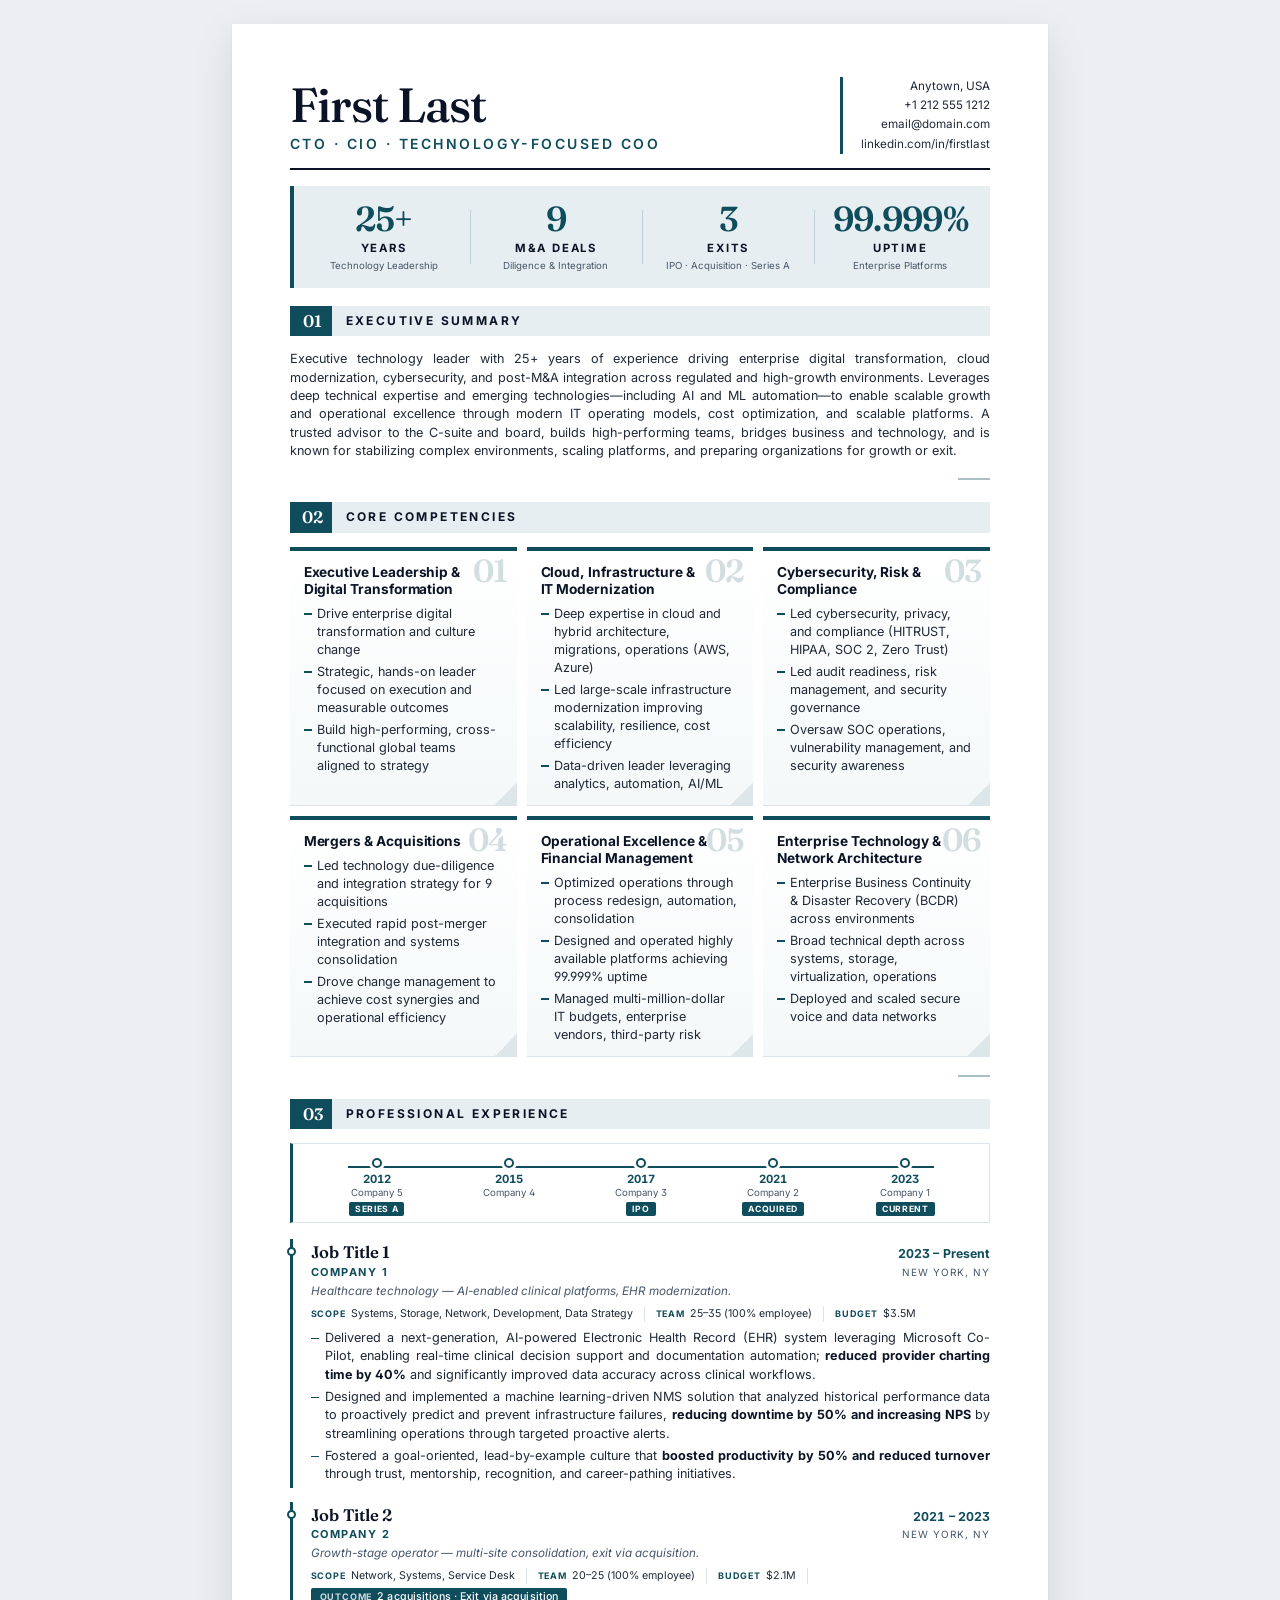
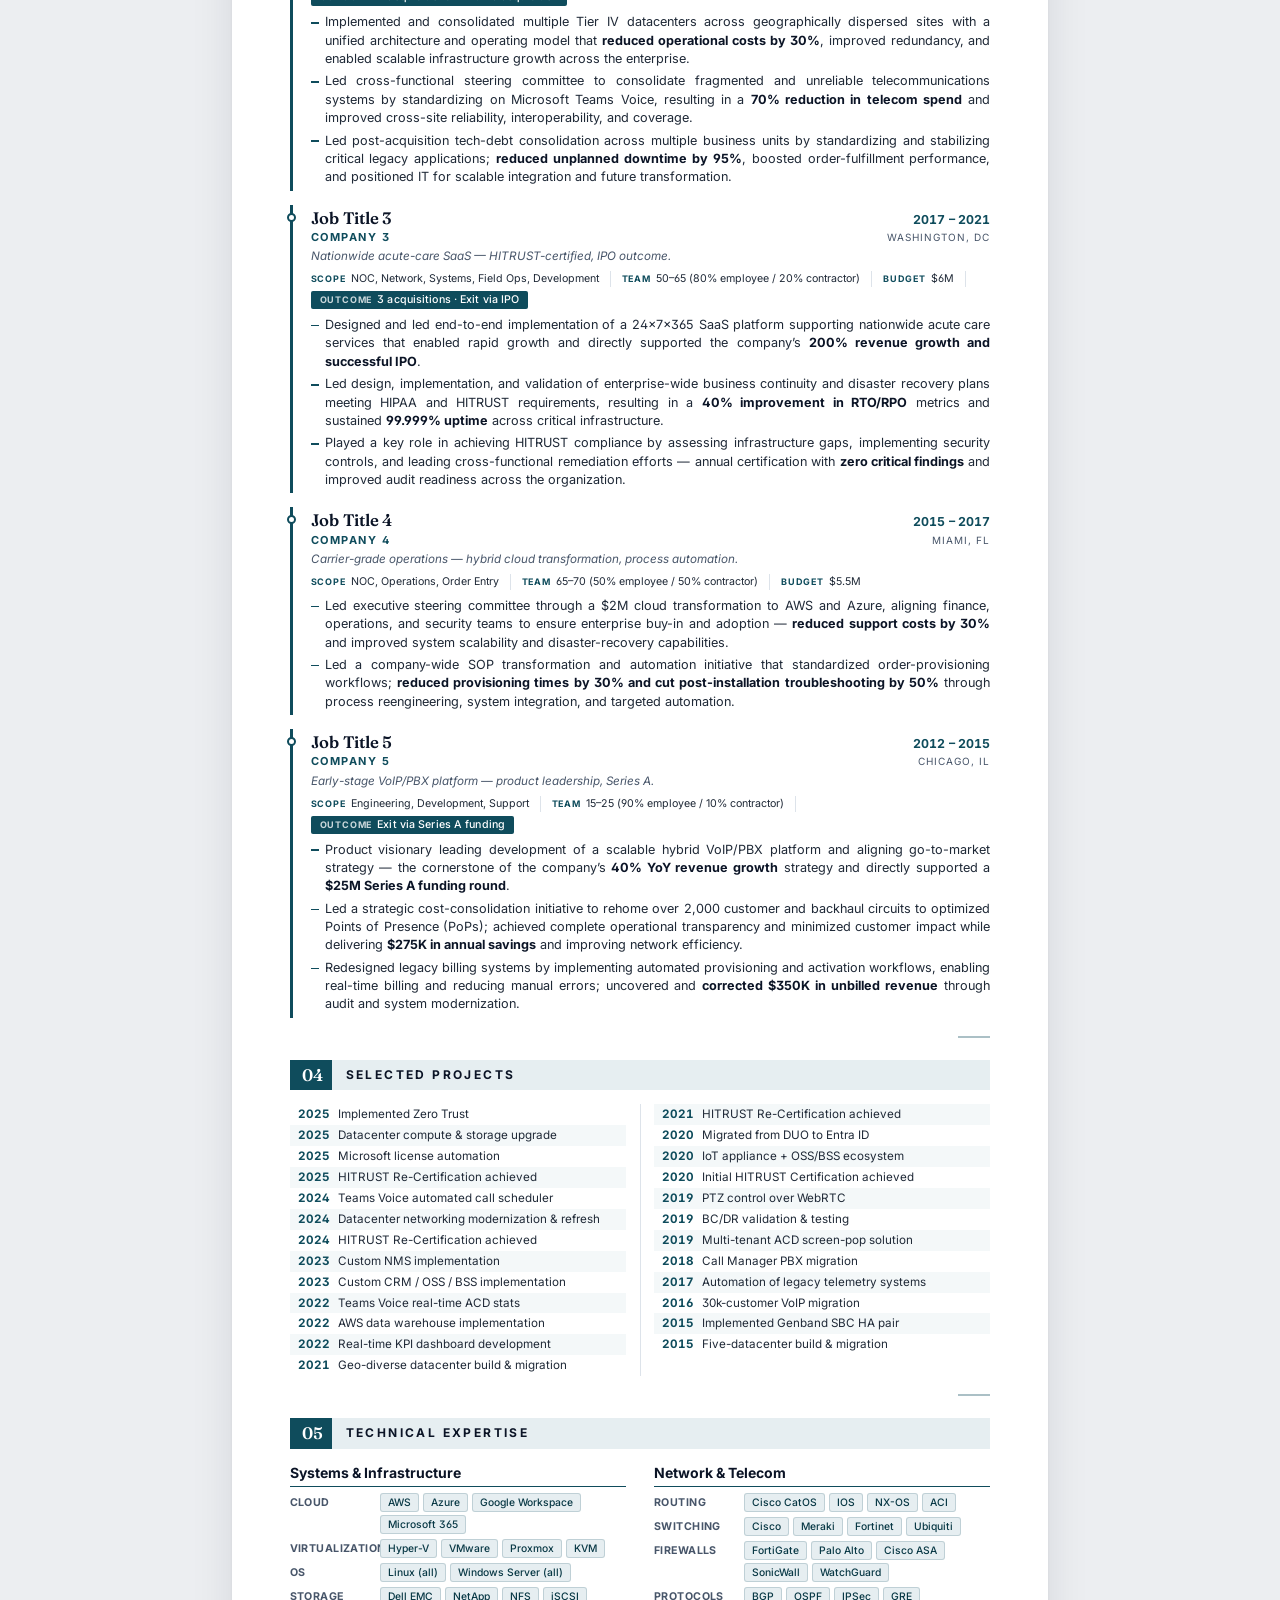
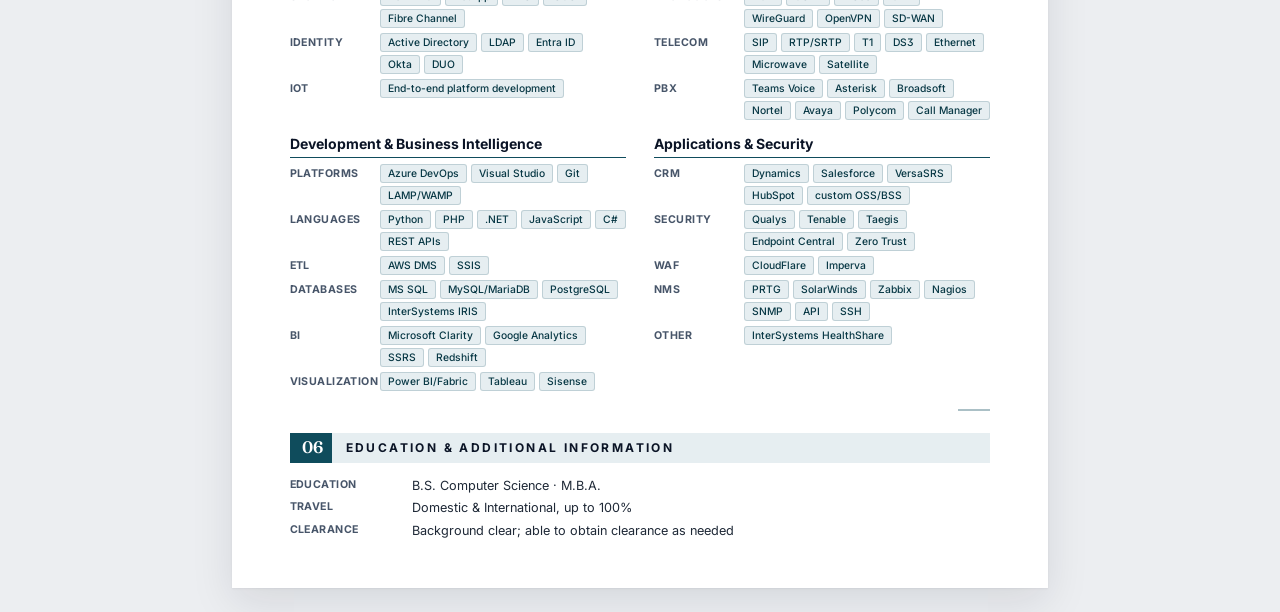
==== index.html @ 39e1e03b "Initial commit" ====
<!DOCTYPE html>
<html lang="en">
<head>
  <meta charset="UTF-8">
  <meta name="viewport" content="width=device-width, initial-scale=1">
  <title>First Last &mdash; Executive Resume</title>
  <link rel="stylesheet" href="styles.css">
</head>
<body>
  <main class="resume">

    <header class="hero">
      <div>
        <h1 class="name">First Last</h1>
        <p class="headline">CTO &middot; CIO &middot; Technology-Focused COO</p>
      </div>
      <address class="hero-contact">
        <span>Anytown, USA</span>
        <a href="tel:+12125551212">+1 212 555 1212</a>
        <a href="mailto:email@domain.com">email@domain.com</a>
        <a href="https://linkedin.com/in/firstlast">linkedin.com/in/firstlast</a>
      </address>
    </header>

    <aside class="highlights" aria-label="Career highlights">
      <div class="highlight">
        <span class="highlight-value">25+</span>
        <span class="highlight-label">Years</span>
        <span class="highlight-sub">Technology Leadership</span>
      </div>
      <div class="highlight">
        <span class="highlight-value">9</span>
        <span class="highlight-label">M&amp;A Deals</span>
        <span class="highlight-sub">Diligence &amp; Integration</span>
      </div>
      <div class="highlight">
        <span class="highlight-value">3</span>
        <span class="highlight-label">Exits</span>
        <span class="highlight-sub">IPO &middot; Acquisition &middot; Series A</span>
      </div>
      <div class="highlight">
        <span class="highlight-value">99.999%</span>
        <span class="highlight-label">Uptime</span>
        <span class="highlight-sub">Enterprise Platforms</span>
      </div>
    </aside>

    <section class="summary">
      <h2 class="section-title">Executive Summary</h2>
      <p>Executive technology leader with 25+ years of experience driving enterprise digital transformation, cloud modernization, cybersecurity, and post-M&amp;A integration across regulated and high-growth environments. Leverages deep technical expertise and emerging technologies&mdash;including AI and ML automation&mdash;to enable scalable growth and operational excellence through modern IT operating models, cost optimization, and scalable platforms. A trusted advisor to the C-suite and board, builds high-performing teams, bridges business and technology, and is known for stabilizing complex environments, scaling platforms, and preparing organizations for growth or exit.</p>
    </section>

    <section class="competencies">
      <h2 class="section-title">Core Competencies</h2>
      <div class="competency-grid">

        <article class="competency">
          <h3>Executive Leadership &amp; Digital Transformation</h3>
          <ul>
            <li>Drive enterprise digital transformation and culture change</li>
            <li>Strategic, hands-on leader focused on execution and measurable outcomes</li>
            <li>Build high-performing, cross-functional global teams aligned to strategy</li>
          </ul>
        </article>

        <article class="competency">
          <h3>Cloud, Infrastructure &amp; IT Modernization</h3>
          <ul>
            <li>Deep expertise in cloud and hybrid architecture, migrations, operations (AWS, Azure)</li>
            <li>Led large-scale infrastructure modernization improving scalability, resilience, cost efficiency</li>
            <li>Data-driven leader leveraging analytics, automation, AI/ML</li>
          </ul>
        </article>

        <article class="competency">
          <h3>Cybersecurity, Risk &amp; Compliance</h3>
          <ul>
            <li>Led cybersecurity, privacy, and compliance (HITRUST, HIPAA, SOC 2, Zero Trust)</li>
            <li>Led audit readiness, risk management, and security governance</li>
            <li>Oversaw SOC operations, vulnerability management, and security awareness</li>
          </ul>
        </article>

        <article class="competency">
          <h3>Mergers &amp; Acquisitions</h3>
          <ul>
            <li>Led technology due-diligence and integration strategy for 9 acquisitions</li>
            <li>Executed rapid post-merger integration and systems consolidation</li>
            <li>Drove change management to achieve cost synergies and operational efficiency</li>
          </ul>
        </article>

        <article class="competency">
          <h3>Operational Excellence &amp; Financial Management</h3>
          <ul>
            <li>Optimized operations through process redesign, automation, consolidation</li>
            <li>Designed and operated highly available platforms achieving 99.999% uptime</li>
            <li>Managed multi-million-dollar IT budgets, enterprise vendors, third-party risk</li>
          </ul>
        </article>

        <article class="competency">
          <h3>Enterprise Technology &amp; Network Architecture</h3>
          <ul>
            <li>Enterprise Business Continuity &amp; Disaster Recovery (BCDR) across environments</li>
            <li>Broad technical depth across systems, storage, virtualization, operations</li>
            <li>Deployed and scaled secure voice and data networks</li>
          </ul>
        </article>

      </div>
    </section>

    <section class="experience">
      <h2 class="section-title">Professional Experience</h2>

      <ol class="career-timeline" aria-label="Career timeline">
        <li>
          <span class="timeline-year">2012</span>
          <span class="timeline-label">Company 5</span>
          <span class="timeline-badge">Series A</span>
        </li>
        <li>
          <span class="timeline-year">2015</span>
          <span class="timeline-label">Company 4</span>
        </li>
        <li>
          <span class="timeline-year">2017</span>
          <span class="timeline-label">Company 3</span>
          <span class="timeline-badge">IPO</span>
        </li>
        <li>
          <span class="timeline-year">2021</span>
          <span class="timeline-label">Company 2</span>
          <span class="timeline-badge">Acquired</span>
        </li>
        <li>
          <span class="timeline-year">2023</span>
          <span class="timeline-label">Company 1</span>
          <span class="timeline-badge">Current</span>
        </li>
      </ol>

      <article class="role">
        <header class="role-header">
          <div>
            <h3 class="role-title">Job Title 1</h3>
            <p class="role-company">Company 1</p>
          </div>
          <div class="role-meta">
            <p class="role-dates">2023 &ndash; Present</p>
            <p class="role-location">New York, NY</p>
          </div>
        </header>
        <p class="role-context">Healthcare technology &mdash; AI-enabled clinical platforms, EHR modernization.</p>
        <ul class="role-stats">
          <li><span class="label">Scope</span> Systems, Storage, Network, Development, Data Strategy</li>
          <li><span class="label">Team</span> 25&ndash;35 (100% employee)</li>
          <li><span class="label">Budget</span> $3.5M</li>
        </ul>
        <ul class="achievements">
          <li>Delivered a next-generation, AI-powered Electronic Health Record (EHR) system leveraging Microsoft Co-Pilot, enabling real-time clinical decision support and documentation automation; <strong>reduced provider charting time by 40%</strong> and significantly improved data accuracy across clinical workflows.</li>
          <li>Designed and implemented a machine learning-driven NMS solution that analyzed historical performance data to proactively predict and prevent infrastructure failures, <strong>reducing downtime by 50% and increasing NPS</strong> by streamlining operations through targeted proactive alerts.</li>
          <li>Fostered a goal-oriented, lead-by-example culture that <strong>boosted productivity by 50% and reduced turnover</strong> through trust, mentorship, recognition, and career-pathing initiatives.</li>
        </ul>
      </article>

      <article class="role">
        <header class="role-header">
          <div>
            <h3 class="role-title">Job Title 2</h3>
            <p class="role-company">Company 2</p>
          </div>
          <div class="role-meta">
            <p class="role-dates">2021 &ndash; 2023</p>
            <p class="role-location">New York, NY</p>
          </div>
        </header>
        <p class="role-context">Growth-stage operator &mdash; multi-site consolidation, exit via acquisition.</p>
        <ul class="role-stats">
          <li><span class="label">Scope</span> Network, Systems, Service Desk</li>
          <li><span class="label">Team</span> 20&ndash;25 (100% employee)</li>
          <li><span class="label">Budget</span> $2.1M</li>
          <li class="outcome"><span class="label">Outcome</span> 2 acquisitions &middot; Exit via acquisition</li>
        </ul>
        <ul class="achievements">
          <li>Implemented and consolidated multiple Tier IV datacenters across geographically dispersed sites with a unified architecture and operating model that <strong>reduced operational costs by 30%</strong>, improved redundancy, and enabled scalable infrastructure growth across the enterprise.</li>
          <li>Led cross-functional steering committee to consolidate fragmented and unreliable telecommunications systems by standardizing on Microsoft Teams Voice, resulting in a <strong>70% reduction in telecom spend</strong> and improved cross-site reliability, interoperability, and coverage.</li>
          <li>Led post-acquisition tech-debt consolidation across multiple business units by standardizing and stabilizing critical legacy applications; <strong>reduced unplanned downtime by 95%</strong>, boosted order-fulfillment performance, and positioned IT for scalable integration and future transformation.</li>
        </ul>
      </article>

      <article class="role">
        <header class="role-header">
          <div>
            <h3 class="role-title">Job Title 3</h3>
            <p class="role-company">Company 3</p>
          </div>
          <div class="role-meta">
            <p class="role-dates">2017 &ndash; 2021</p>
            <p class="role-location">Washington, DC</p>
          </div>
        </header>
        <p class="role-context">Nationwide acute-care SaaS &mdash; HITRUST-certified, IPO outcome.</p>
        <ul class="role-stats">
          <li><span class="label">Scope</span> NOC, Network, Systems, Field Ops, Development</li>
          <li><span class="label">Team</span> 50&ndash;65 (80% employee / 20% contractor)</li>
          <li><span class="label">Budget</span> $6M</li>
          <li class="outcome"><span class="label">Outcome</span> 3 acquisitions &middot; Exit via IPO</li>
        </ul>
        <ul class="achievements">
          <li>Designed and led end-to-end implementation of a 24&times;7&times;365 SaaS platform supporting nationwide acute care services that enabled rapid growth and directly supported the company&rsquo;s <strong>200% revenue growth and successful IPO</strong>.</li>
          <li>Led design, implementation, and validation of enterprise-wide business continuity and disaster recovery plans meeting HIPAA and HITRUST requirements, resulting in a <strong>40% improvement in RTO/RPO</strong> metrics and sustained <strong>99.999% uptime</strong> across critical infrastructure.</li>
          <li>Played a key role in achieving HITRUST compliance by assessing infrastructure gaps, implementing security controls, and leading cross-functional remediation efforts &mdash; annual certification with <strong>zero critical findings</strong> and improved audit readiness across the organization.</li>
        </ul>
      </article>

      <article class="role">
        <header class="role-header">
          <div>
            <h3 class="role-title">Job Title 4</h3>
            <p class="role-company">Company 4</p>
          </div>
          <div class="role-meta">
            <p class="role-dates">2015 &ndash; 2017</p>
            <p class="role-location">Miami, FL</p>
          </div>
        </header>
        <p class="role-context">Carrier-grade operations &mdash; hybrid cloud transformation, process automation.</p>
        <ul class="role-stats">
          <li><span class="label">Scope</span> NOC, Operations, Order Entry</li>
          <li><span class="label">Team</span> 65&ndash;70 (50% employee / 50% contractor)</li>
          <li><span class="label">Budget</span> $5.5M</li>
        </ul>
        <ul class="achievements">
          <li>Led executive steering committee through a $2M cloud transformation to AWS and Azure, aligning finance, operations, and security teams to ensure enterprise buy-in and adoption &mdash; <strong>reduced support costs by 30%</strong> and improved system scalability and disaster-recovery capabilities.</li>
          <li>Led a company-wide SOP transformation and automation initiative that standardized order-provisioning workflows; <strong>reduced provisioning times by 30% and cut post-installation troubleshooting by 50%</strong> through process reengineering, system integration, and targeted automation.</li>
        </ul>
      </article>

      <article class="role">
        <header class="role-header">
          <div>
            <h3 class="role-title">Job Title 5</h3>
            <p class="role-company">Company 5</p>
          </div>
          <div class="role-meta">
            <p class="role-dates">2012 &ndash; 2015</p>
            <p class="role-location">Chicago, IL</p>
          </div>
        </header>
        <p class="role-context">Early-stage VoIP/PBX platform &mdash; product leadership, Series A.</p>
        <ul class="role-stats">
          <li><span class="label">Scope</span> Engineering, Development, Support</li>
          <li><span class="label">Team</span> 15&ndash;25 (90% employee / 10% contractor)</li>
          <li class="outcome"><span class="label">Outcome</span> Exit via Series A funding</li>
        </ul>
        <ul class="achievements">
          <li>Product visionary leading development of a scalable hybrid VoIP/PBX platform and aligning go-to-market strategy &mdash; the cornerstone of the company&rsquo;s <strong>40% YoY revenue growth</strong> strategy and directly supported a <strong>$25M Series A funding round</strong>.</li>
          <li>Led a strategic cost-consolidation initiative to rehome over 2,000 customer and backhaul circuits to optimized Points of Presence (PoPs); achieved complete operational transparency and minimized customer impact while delivering <strong>$275K in annual savings</strong> and improving network efficiency.</li>
          <li>Redesigned legacy billing systems by implementing automated provisioning and activation workflows, enabling real-time billing and reducing manual errors; uncovered and <strong>corrected $350K in unbilled revenue</strong> through audit and system modernization.</li>
        </ul>
      </article>

    </section>

    <section class="projects">
      <h2 class="section-title">Selected Projects</h2>
      <ul class="project-list">
        <li><span class="project-year">2025</span>Implemented Zero Trust</li>
        <li><span class="project-year">2025</span>Datacenter compute &amp; storage upgrade</li>
        <li><span class="project-year">2025</span>Microsoft license automation</li>
        <li><span class="project-year">2025</span>HITRUST Re-Certification achieved</li>
        <li><span class="project-year">2024</span>Teams Voice automated call scheduler</li>
        <li><span class="project-year">2024</span>Datacenter networking modernization &amp; refresh</li>
        <li><span class="project-year">2024</span>HITRUST Re-Certification achieved</li>
        <li><span class="project-year">2023</span>Custom NMS implementation</li>
        <li><span class="project-year">2023</span>Custom CRM / OSS / BSS implementation</li>
        <li><span class="project-year">2022</span>Teams Voice real-time ACD stats</li>
        <li><span class="project-year">2022</span>AWS data warehouse implementation</li>
        <li><span class="project-year">2022</span>Real-time KPI dashboard development</li>
        <li><span class="project-year">2021</span>Geo-diverse datacenter build &amp; migration</li>
        <li><span class="project-year">2021</span>HITRUST Re-Certification achieved</li>
        <li><span class="project-year">2020</span>Migrated from DUO to Entra ID</li>
        <li><span class="project-year">2020</span>IoT appliance + OSS/BSS ecosystem</li>
        <li><span class="project-year">2020</span>Initial HITRUST Certification achieved</li>
        <li><span class="project-year">2019</span>PTZ control over WebRTC</li>
        <li><span class="project-year">2019</span>BC/DR validation &amp; testing</li>
        <li><span class="project-year">2019</span>Multi-tenant ACD screen-pop solution</li>
        <li><span class="project-year">2018</span>Call Manager PBX migration</li>
        <li><span class="project-year">2017</span>Automation of legacy telemetry systems</li>
        <li><span class="project-year">2016</span>30k-customer VoIP migration</li>
        <li><span class="project-year">2015</span>Implemented Genband SBC HA pair</li>
        <li><span class="project-year">2015</span>Five-datacenter build &amp; migration</li>
      </ul>
    </section>

    <section class="technical">
      <h2 class="section-title">Technical Expertise</h2>
      <div class="technical-grid">

        <div class="tech-group">
          <h3 class="tech-cat">Systems &amp; Infrastructure</h3>
          <dl class="tech-list">
            <dt>Cloud</dt>
            <dd><ul class="tech-tags"><li>AWS</li><li>Azure</li><li>Google Workspace</li><li>Microsoft 365</li></ul></dd>
            <dt>Virtualization</dt>
            <dd><ul class="tech-tags"><li>Hyper-V</li><li>VMware</li><li>Proxmox</li><li>KVM</li></ul></dd>
            <dt>OS</dt>
            <dd><ul class="tech-tags"><li>Linux (all)</li><li>Windows Server (all)</li></ul></dd>
            <dt>Storage</dt>
            <dd><ul class="tech-tags"><li>Dell EMC</li><li>NetApp</li><li>NFS</li><li>iSCSI</li><li>Fibre Channel</li></ul></dd>
            <dt>Identity</dt>
            <dd><ul class="tech-tags"><li>Active Directory</li><li>LDAP</li><li>Entra ID</li><li>Okta</li><li>DUO</li></ul></dd>
            <dt>IoT</dt>
            <dd><ul class="tech-tags"><li>End-to-end platform development</li></ul></dd>
          </dl>
        </div>

        <div class="tech-group">
          <h3 class="tech-cat">Network &amp; Telecom</h3>
          <dl class="tech-list">
            <dt>Routing</dt>
            <dd><ul class="tech-tags"><li>Cisco CatOS</li><li>IOS</li><li>NX-OS</li><li>ACI</li></ul></dd>
            <dt>Switching</dt>
            <dd><ul class="tech-tags"><li>Cisco</li><li>Meraki</li><li>Fortinet</li><li>Ubiquiti</li></ul></dd>
            <dt>Firewalls</dt>
            <dd><ul class="tech-tags"><li>FortiGate</li><li>Palo Alto</li><li>Cisco ASA</li><li>SonicWall</li><li>WatchGuard</li></ul></dd>
            <dt>Protocols</dt>
            <dd><ul class="tech-tags"><li>BGP</li><li>OSPF</li><li>IPSec</li><li>GRE</li><li>WireGuard</li><li>OpenVPN</li><li>SD-WAN</li></ul></dd>
            <dt>Telecom</dt>
            <dd><ul class="tech-tags"><li>SIP</li><li>RTP/SRTP</li><li>T1</li><li>DS3</li><li>Ethernet</li><li>Microwave</li><li>Satellite</li></ul></dd>
            <dt>PBX</dt>
            <dd><ul class="tech-tags"><li>Teams Voice</li><li>Asterisk</li><li>Broadsoft</li><li>Nortel</li><li>Avaya</li><li>Polycom</li><li>Call Manager</li></ul></dd>
          </dl>
        </div>

        <div class="tech-group">
          <h3 class="tech-cat">Development &amp; Business Intelligence</h3>
          <dl class="tech-list">
            <dt>Platforms</dt>
            <dd><ul class="tech-tags"><li>Azure DevOps</li><li>Visual Studio</li><li>Git</li><li>LAMP/WAMP</li></ul></dd>
            <dt>Languages</dt>
            <dd><ul class="tech-tags"><li>Python</li><li>PHP</li><li>.NET</li><li>JavaScript</li><li>C#</li><li>REST APIs</li></ul></dd>
            <dt>ETL</dt>
            <dd><ul class="tech-tags"><li>AWS DMS</li><li>SSIS</li></ul></dd>
            <dt>Databases</dt>
            <dd><ul class="tech-tags"><li>MS SQL</li><li>MySQL/MariaDB</li><li>PostgreSQL</li><li>InterSystems IRIS</li></ul></dd>
            <dt>BI</dt>
            <dd><ul class="tech-tags"><li>Microsoft Clarity</li><li>Google Analytics</li><li>SSRS</li><li>Redshift</li></ul></dd>
            <dt>Visualization</dt>
            <dd><ul class="tech-tags"><li>Power BI/Fabric</li><li>Tableau</li><li>Sisense</li></ul></dd>
          </dl>
        </div>

        <div class="tech-group">
          <h3 class="tech-cat">Applications &amp; Security</h3>
          <dl class="tech-list">
            <dt>CRM</dt>
            <dd><ul class="tech-tags"><li>Dynamics</li><li>Salesforce</li><li>VersaSRS</li><li>HubSpot</li><li>custom OSS/BSS</li></ul></dd>
            <dt>Security</dt>
            <dd><ul class="tech-tags"><li>Qualys</li><li>Tenable</li><li>Taegis</li><li>Endpoint Central</li><li>Zero Trust</li></ul></dd>
            <dt>WAF</dt>
            <dd><ul class="tech-tags"><li>CloudFlare</li><li>Imperva</li></ul></dd>
            <dt>NMS</dt>
            <dd><ul class="tech-tags"><li>PRTG</li><li>SolarWinds</li><li>Zabbix</li><li>Nagios</li><li>SNMP</li><li>API</li><li>SSH</li></ul></dd>
            <dt>Other</dt>
            <dd><ul class="tech-tags"><li>InterSystems HealthShare</li></ul></dd>
          </dl>
        </div>

      </div>
    </section>

    <section class="additional">
      <h2 class="section-title">Education &amp; Additional Information</h2>
      <dl class="meta-list">
        <dt>Education</dt><dd>B.S. Computer Science &middot; M.B.A.</dd>
        <dt>Travel</dt><dd>Domestic &amp; International, up to 100%</dd>
        <dt>Clearance</dt><dd>Background clear; able to obtain clearance as needed</dd>
      </dl>
    </section>

  </main>
</body>
</html>
---- styles.css ----
/* ==========================================================================
   EXECUTIVE RESUME — Visual + ATS-Optimized Stylesheet  (v2)
   --------------------------------------------------------------------------
   Design intent:
     - Reads like a Korn Ferry / Heidrick executive bio: refined serif name,
       Inter body, deep-teal accent, hairline rules, generous typographic
       contrast within tight vertical rhythm.
     - Marketing-brochure visual moments: Career Highlights metric band,
       numbered section markers, executive career timeline, technology
       tag-pills, alternating project row tints.

   ATS strategy:
     - Single-column source order; multi-column visual via CSS Grid only.
     - Semantic <h1>/<h2>/<h3>, <ul>/<li>, <dl>/<dt>/<dd> throughout.
     - No <img>, no icon fonts, no <table> for layout.
     - Bullets rendered via ::before so parsers still see <li>.
     - Section numbers are CSS counters in ::before — parsers never see them.
     - Tech "pills" are real <li> elements — each tool is a discrete item
       that ATS can extract individually.
     - Career timeline uses semantic <ol> with role="list" — list items are
       readable; the connecting bar/dots are pure CSS decoration.

   Print:
     - Letter size, 0.5" margins, page-break protections on roles + titles.
     - print-color-adjust: exact ensures accent tints render in PDFs.

   Portability:
     - Headless Chromium (Puppeteer / Playwright) honors all of this as-is.
     - WeasyPrint / wkhtmltopdf: self-host Inter + Fraunces (drop @import,
       add @font-face with local woff2 files) to avoid network at render.
   ========================================================================== */

@import url('https://fonts.googleapis.com/css2?family=Fraunces:opsz,wght@9..144,400;9..144,500;9..144,600;9..144,700&family=Inter:wght@400;500;600;700&display=swap');

*, *::before, *::after { box-sizing: border-box; }

:root {
  /* ----- Palette --------------------------------------------------------- */
  --ink:           #0B1426;   /* primary text, name, role titles            */
  --body:          #1F2937;   /* body copy                                  */
  --mute:          #475569;   /* meta, location, context                    */
  --faint:         #94A3B8;   /* separators, tertiary                       */
  --accent:        #0F4C5C;   /* deep teal — companies, year tags, rules    */
  --accent-deep:   #083845;   /* slightly deeper for hover / emphasis       */
  --accent-soft:   #E6EEF1;   /* tinted backgrounds                         */
  --accent-pale:   #F4F8F9;   /* alternating row tint                       */
  --rule:          #DDE3EA;
  --rule-strong:   #0B1426;
  --paper:         #FFFFFF;
  --app-bg:        #ECEEF1;

  /* ----- Typography ------------------------------------------------------ */
  --font-display:  'Fraunces', 'Source Serif 4', Georgia, 'Times New Roman', serif;
  --font-body:     'Inter', -apple-system, BlinkMacSystemFont, 'Segoe UI', Roboto, 'Helvetica Neue', Arial, sans-serif;

  /* ----- Type scale ------------------------------------------------------ */
  --fs-name:       36pt;
  --fs-headline:   10.5pt;
  --fs-section:    9pt;
  --fs-sect-num:   11pt;
  --fs-h3:         10.5pt;
  --fs-body:       9.5pt;
  --fs-meta:       8.75pt;
  --fs-small:      8pt;
  --fs-micro:      7.25pt;
  --fs-highlight:  26pt;
}

html, body {
  margin: 0;
  padding: 0;
  background: var(--app-bg);
  color: var(--body);
  font-family: var(--font-body);
  font-size: var(--fs-body);
  line-height: 1.45;
  font-feature-settings: 'kern', 'liga', 'calt', 'ss01';
  -webkit-font-smoothing: antialiased;
  text-rendering: optimizeLegibility;
}

/* Force accent fills/tints to render in printed PDFs */
.highlight, .tech-tags li, .role-stats .label,
.competency h3, .tech-cat, .career-timeline,
.summary-band, .project-list li:nth-child(even),
.timeline-badge {
  -webkit-print-color-adjust: exact;
  print-color-adjust: exact;
}

/* --------------------------------------------------------------------------
   Paper frame (visible on screen; flattened in print)
   -------------------------------------------------------------------------- */
.resume {
  max-width: 8.5in;
  margin: 24px auto;
  padding: 0.55in 0.6in 0.5in;
  background: var(--paper);
  box-shadow:
    0 1px 2px rgba(15, 23, 42, 0.06),
    0 14px 40px rgba(15, 23, 42, 0.10);
  counter-reset: section;   /* drives 01 / 02 / 03 ... section numbers */
}

/* --------------------------------------------------------------------------
   HEADER
   -------------------------------------------------------------------------- */
.hero {
  display: grid;
  grid-template-columns: 1fr auto;
  gap: 28px;
  align-items: end;
  padding-bottom: 14px;
  margin-bottom: 16px;
  border-bottom: 2px solid var(--rule-strong);
}

.name {
  font-family: var(--font-display);
  font-weight: 500;
  font-size: var(--fs-name);
  line-height: 0.95;
  letter-spacing: -0.02em;
  color: var(--ink);
  margin: 0 0 6px;
}

.headline {
  font-size: var(--fs-headline);
  font-weight: 600;
  letter-spacing: 0.18em;
  text-transform: uppercase;
  color: var(--accent);
  margin: 0;
}

.hero-contact {
  font-style: normal;
  font-size: var(--fs-meta);
  color: var(--mute);
  text-align: right;
  line-height: 1.65;
  padding-left: 18px;
  border-left: 3px solid var(--accent);
}

.hero-contact > * {
  display: block;
  color: var(--body);
  text-decoration: none;
}

.hero-contact a:hover { color: var(--accent); }

/* --------------------------------------------------------------------------
   CAREER HIGHLIGHTS — marketing-brochure metric band
   -------------------------------------------------------------------------- */
.highlights {
  display: grid;
  grid-template-columns: repeat(4, 1fr);
  gap: 0;
  margin: 0 0 18px;
  padding: 16px 4px;
  background: var(--accent-soft);
  border-left: 4px solid var(--accent);
}

.highlight {
  text-align: center;
  padding: 0 14px;
  position: relative;
}

.highlight + .highlight::before {
  content: '';
  position: absolute;
  left: 0;
  top: 12%;
  bottom: 12%;
  width: 1px;
  background: rgba(15, 76, 92, 0.18);
}

.highlight-value {
  display: block;
  font-family: var(--font-display);
  font-size: var(--fs-highlight);
  font-weight: 600;
  line-height: 1;
  color: var(--accent);
  letter-spacing: -0.02em;
  margin: 0 0 4px;
  font-variant-numeric: tabular-nums;
}

.highlight-label {
  display: block;
  font-size: 8.5pt;
  font-weight: 700;
  text-transform: uppercase;
  letter-spacing: 0.16em;
  color: var(--ink);
  margin: 0 0 2px;
}

.highlight-sub {
  display: block;
  font-size: var(--fs-micro);
  color: var(--mute);
  line-height: 1.35;
}

/* --------------------------------------------------------------------------
   SECTIONS — shared
   --------------------------------------------------------------------------
   Each section opens with a header band: a filled deep-teal tile holding
   the numeral, a soft-tinted bar carrying the title, and a 4px accent
   left rule. Sections are visually distinct blocks separated by generous
   whitespace and an optional hairline divider between them.
   -------------------------------------------------------------------------- */
section {
  margin: 0 0 22px;
  position: relative;
}

section:last-child { margin-bottom: 0; }

/* Optional hairline divider between sections — a small accent dash at right */
section:not(:last-child)::after {
  content: '';
  display: block;
  width: 32px;
  height: 2px;
  background: var(--accent);
  margin: 18px 0 0 auto;
  opacity: 0.35;
}

.section-title {
  position: relative;
  margin: 0 0 14px;
  padding: 8px 16px 8px 52px;
  background: var(--accent-soft);
  border-left: 4px solid var(--accent);
  border-bottom: none;
  font-size: var(--fs-section);
  font-weight: 700;
  letter-spacing: 0.2em;
  text-transform: uppercase;
  color: var(--ink);
  line-height: 1.2;
  -webkit-print-color-adjust: exact;
  print-color-adjust: exact;
}

/* Filled accent numeral tile, anchored to the left of the title band */
.section-title::before {
  counter-increment: section;
  content: counter(section, decimal-leading-zero);
  position: absolute;
  left: 0;
  top: 0;
  bottom: 0;
  width: 38px;
  display: flex;
  align-items: center;
  justify-content: center;
  background: var(--accent);
  color: var(--paper);
  font-family: var(--font-display);
  font-weight: 600;
  font-size: 12.5pt;
  letter-spacing: 0;
  text-transform: none;
  line-height: 1;
  -webkit-print-color-adjust: exact;
  print-color-adjust: exact;
}

p { margin: 0 0 8px; }
ul { list-style: none; margin: 0; padding: 0; }

/* --------------------------------------------------------------------------
   EXECUTIVE SUMMARY
   -------------------------------------------------------------------------- */
.summary p {
  margin: 0;
  text-align: justify;
  hyphens: auto;
  color: var(--body);
}

/* --------------------------------------------------------------------------
   CORE COMPETENCIES — editorial capability tiles
   --------------------------------------------------------------------------
   Each card: subtle top-to-bottom tint gradient, 4px deep-teal top bar,
   large faded numeral in the corner (CSS counter), refined dash bullets.
   No icons, no images — all decoration via CSS so ATS only ever reads
   the <h3> title and the <ul><li> bullets.
   -------------------------------------------------------------------------- */
.competency-grid {
  display: grid;
  grid-template-columns: repeat(3, 1fr);
  gap: 10px;
  counter-reset: competency;
}

.competency {
  position: relative;
  padding: 13px 14px 12px;
  background:
    linear-gradient(180deg, var(--paper) 0%, var(--accent-pale) 100%);
  border-top: 4px solid var(--accent);
  border-bottom: 1px solid var(--rule);
  break-inside: avoid;
  overflow: hidden;
  -webkit-print-color-adjust: exact;
  print-color-adjust: exact;
}

/* Large faded numeral, top-right — decorative editorial flourish */
.competency::before {
  counter-increment: competency;
  content: counter(competency, decimal-leading-zero);
  position: absolute;
  top: 4px;
  right: 10px;
  font-family: var(--font-display);
  font-weight: 600;
  font-size: 24pt;
  color: var(--accent);
  opacity: 0.18;
  line-height: 1;
  letter-spacing: -0.04em;
  pointer-events: none;
}

/* Subtle decorative corner accent (bottom-right triangle) */
.competency::after {
  content: '';
  position: absolute;
  right: 0;
  bottom: 0;
  width: 22px;
  height: 22px;
  background:
    linear-gradient(135deg, transparent 50%, rgba(15, 76, 92, 0.10) 50%);
  pointer-events: none;
}

.competency h3 {
  position: relative;
  font-size: 10.25pt;
  font-weight: 700;
  color: var(--ink);
  margin: 0 32px 7px 0;
  padding: 0;
  border: none;
  line-height: 1.25;
  letter-spacing: -0.005em;
}

.competency ul {
  position: relative;
}

.competency ul li {
  position: relative;
  padding-left: 13px;
  margin: 0 0 4px;
  font-size: var(--fs-body);
  line-height: 1.42;
  color: var(--body);
}

.competency ul li:last-child {
  margin-bottom: 0;
}

/* Refined dash bullet — editorial, more confident than a small square */
.competency ul li::before {
  content: '';
  position: absolute;
  left: 0;
  top: 0.65em;
  width: 8px;
  height: 1.5px;
  background: var(--accent);
}

/* --------------------------------------------------------------------------
   CAREER TIMELINE  (executive milestones, top of Experience section)
   -------------------------------------------------------------------------- */
.career-timeline {
  display: flex;
  justify-content: space-between;
  align-items: flex-start;
  position: relative;
  list-style: none;
  margin: 0 0 16px;
  padding: 14px 18px 6px;
  background: var(--paper);
  border: 1px solid var(--rule);
  border-left: 3px solid var(--accent);
}

.career-timeline::before {
  content: '';
  position: absolute;
  top: 22px;
  left: 8%;
  right: 8%;
  height: 2px;
  background: linear-gradient(to right, var(--accent) 0%, var(--accent) 100%);
  z-index: 0;
}

.career-timeline li {
  position: relative;
  z-index: 1;
  display: flex;
  flex-direction: column;
  align-items: center;
  text-align: center;
  flex: 1;
  min-width: 0;
}

.career-timeline li::before {
  content: '';
  display: block;
  width: 10px;
  height: 10px;
  background: var(--paper);
  border: 2px solid var(--accent);
  border-radius: 50%;
  margin: 0 0 5px;
  box-shadow: 0 0 0 3px var(--paper);
}

.timeline-year {
  display: block;
  font-weight: 700;
  font-size: 8.5pt;
  color: var(--accent);
  font-variant-numeric: tabular-nums;
  line-height: 1.1;
}

.timeline-label {
  display: block;
  font-size: var(--fs-micro);
  color: var(--mute);
  margin-top: 1px;
  line-height: 1.25;
}

.timeline-badge {
  display: inline-block;
  margin-top: 3px;
  padding: 1px 6px;
  font-size: 6.5pt;
  font-weight: 700;
  letter-spacing: 0.08em;
  text-transform: uppercase;
  color: var(--paper);
  background: var(--accent);
  border-radius: 2px;
}

/* --------------------------------------------------------------------------
   PROFESSIONAL EXPERIENCE — editorial timeline entries
   --------------------------------------------------------------------------
   Each role: deep-teal left bar with a milestone bead at the top, serif
   role title for editorial weight, small-caps accent company, accent dates,
   hairline-separated stats with the OUTCOME stat surfaced as a filled pill.
   Bullets match the dash treatment from Core Competencies for consistency.
   -------------------------------------------------------------------------- */
.role {
  position: relative;
  margin: 0 0 14px;
  padding: 4px 0 4px 18px;
  border-left: 3px solid var(--accent);
  page-break-inside: avoid;
  break-inside: avoid;
}

.role:last-child { margin-bottom: 0; }

/* Milestone bead at the top of each role's accent bar */
.role::before {
  content: '';
  position: absolute;
  left: -6px;
  top: 8px;
  width: 9px;
  height: 9px;
  background: var(--paper);
  border: 2.5px solid var(--accent);
  border-radius: 50%;
  z-index: 1;
  -webkit-print-color-adjust: exact;
  print-color-adjust: exact;
}

.role-header {
  display: grid;
  grid-template-columns: 1fr auto;
  align-items: start;
  gap: 18px;
  margin-bottom: 3px;
}

.role-title {
  font-family: var(--font-display);
  font-size: 12.5pt;
  font-weight: 600;
  color: var(--ink);
  margin: 0;
  line-height: 1.1;
  letter-spacing: -0.015em;
}

.role-company {
  font-size: 8.25pt;
  font-weight: 700;
  color: var(--accent);
  margin: 3px 0 0;
  line-height: 1.3;
  text-transform: uppercase;
  letter-spacing: 0.14em;
}

.role-meta {
  text-align: right;
  font-size: var(--fs-meta);
  color: var(--mute);
  line-height: 1.4;
  padding-top: 2px;
}

.role-dates {
  font-weight: 700;
  color: var(--accent);
  margin: 0;
  font-variant-numeric: tabular-nums;
  font-size: 9.25pt;
  letter-spacing: 0.01em;
}

.role-location {
  margin: 2px 0 0;
  text-transform: uppercase;
  letter-spacing: 0.1em;
  font-size: 7.5pt;
  color: var(--mute);
}

.role-context {
  font-size: var(--fs-meta);
  color: var(--mute);
  font-style: italic;
  margin: 4px 0 6px;
}

.role-stats {
  display: flex;
  flex-wrap: wrap;
  align-items: center;
  gap: 4px 0;
  margin: 0 0 7px;
  padding: 0;
  list-style: none;
  font-size: 8pt;
  line-height: 1.5;
}

.role-stats li {
  display: inline-flex;
  align-items: baseline;
  padding: 0 11px 0 0;
  margin-right: 11px;
  border-right: 1px solid var(--rule);
  color: var(--body);
}

.role-stats li:last-child,
.role-stats li.outcome {
  border-right: none;
}

.role-stats li.outcome {
  padding: 1px 9px;
  margin-right: 0;
  background: var(--accent);
  color: var(--paper);
  border-radius: 2px;
  border: none;
  font-weight: 500;
  letter-spacing: 0.01em;
  -webkit-print-color-adjust: exact;
  print-color-adjust: exact;
}

.role-stats .label {
  font-weight: 700;
  color: var(--accent);
  text-transform: uppercase;
  letter-spacing: 0.09em;
  font-size: 6.75pt;
  margin-right: 5px;
}

.role-stats li.outcome .label {
  color: rgba(255, 255, 255, 0.78);
}

.achievements li {
  position: relative;
  padding-left: 14px;
  margin: 0 0 4px;
  text-align: justify;
  hyphens: auto;
  line-height: 1.45;
}

.achievements li:last-child {
  margin-bottom: 0;
}

/* Dash bullet — matches the Core Competencies treatment */
.achievements li::before {
  content: '';
  position: absolute;
  left: 0;
  top: 0.7em;
  width: 8px;
  height: 1.5px;
  background: var(--accent);
}

.achievements strong {
  color: var(--ink);
  font-weight: 700;
}

/* --------------------------------------------------------------------------
   SELECTED PROJECTS  (dense 2-column with subtle row alternation)
   -------------------------------------------------------------------------- */
.project-list {
  columns: 2;
  column-gap: 28px;
  column-rule: 1px solid var(--rule);
  padding: 0;
  list-style: none;
}

.project-list li {
  break-inside: avoid;
  margin: 0;
  padding: 2px 8px;
  font-size: var(--fs-meta);
  line-height: 1.45;
}

.project-list li:nth-child(even) {
  background: var(--accent-pale);
}

.project-year {
  font-weight: 700;
  color: var(--accent);
  font-variant-numeric: tabular-nums;
  margin-right: 8px;
}

/* --------------------------------------------------------------------------
   TECHNICAL EXPERTISE  (4 category groups in 2x2 grid; tag pills inside)
   -------------------------------------------------------------------------- */
.technical-grid {
  display: grid;
  grid-template-columns: 1fr 1fr;
  gap: 14px 28px;
}

.tech-group { break-inside: avoid; }

.tech-cat {
  font-size: var(--fs-h3);
  font-weight: 700;
  color: var(--ink);
  margin: 0 0 6px;
  padding-bottom: 3px;
  border-bottom: 1px solid var(--accent);
}

.tech-list {
  display: grid;
  grid-template-columns: 80px 1fr;
  gap: 5px 10px;
  margin: 0;
  font-size: var(--fs-body);
  align-items: start;
}

.tech-list dt {
  font-weight: 700;
  color: var(--mute);
  font-size: var(--fs-small);
  text-transform: uppercase;
  letter-spacing: 0.04em;
  padding-top: 2px;
}

.tech-list dd {
  margin: 0;
  color: var(--body);
}

.tech-tags {
  display: flex;
  flex-wrap: wrap;
  gap: 3px 4px;
  margin: 0;
  padding: 0;
  list-style: none;
}

.tech-tags li {
  display: inline-block;
  padding: 1px 7px;
  font-size: 7.75pt;
  font-weight: 500;
  color: var(--accent-deep);
  background: var(--accent-soft);
  border: 1px solid rgba(15, 76, 92, 0.18);
  border-radius: 3px;
  line-height: 1.45;
  white-space: nowrap;
}

/* --------------------------------------------------------------------------
   EDUCATION & ADDITIONAL
   -------------------------------------------------------------------------- */
.meta-list {
  display: grid;
  grid-template-columns: 110px 1fr;
  gap: 4px 12px;
  margin: 0;
}

.meta-list dt {
  font-weight: 700;
  color: var(--mute);
  font-size: var(--fs-small);
  text-transform: uppercase;
  letter-spacing: 0.04em;
}

.meta-list dd { margin: 0; color: var(--body); }

/* --------------------------------------------------------------------------
   PRINT
   -------------------------------------------------------------------------- */
@page {
  size: Letter;
  margin: 0.5in 0.55in;
}

@media print {
  html, body { background: var(--paper); }

  .resume {
    max-width: none;
    margin: 0;
    padding: 0;
    box-shadow: none;
  }

  .section-title  { page-break-after: avoid; break-after: avoid; }
  .role-header    { page-break-after: avoid; break-after: avoid; }
  .role           { page-break-inside: avoid; break-inside: avoid; }
  .competency     { page-break-inside: avoid; break-inside: avoid; }
  .tech-group     { page-break-inside: avoid; break-inside: avoid; }
  .highlights     { page-break-inside: avoid; break-inside: avoid; }
  .career-timeline { page-break-inside: avoid; break-inside: avoid; }

  a { color: inherit; text-decoration: none; }

  body { font-size: 9.5pt; }
}
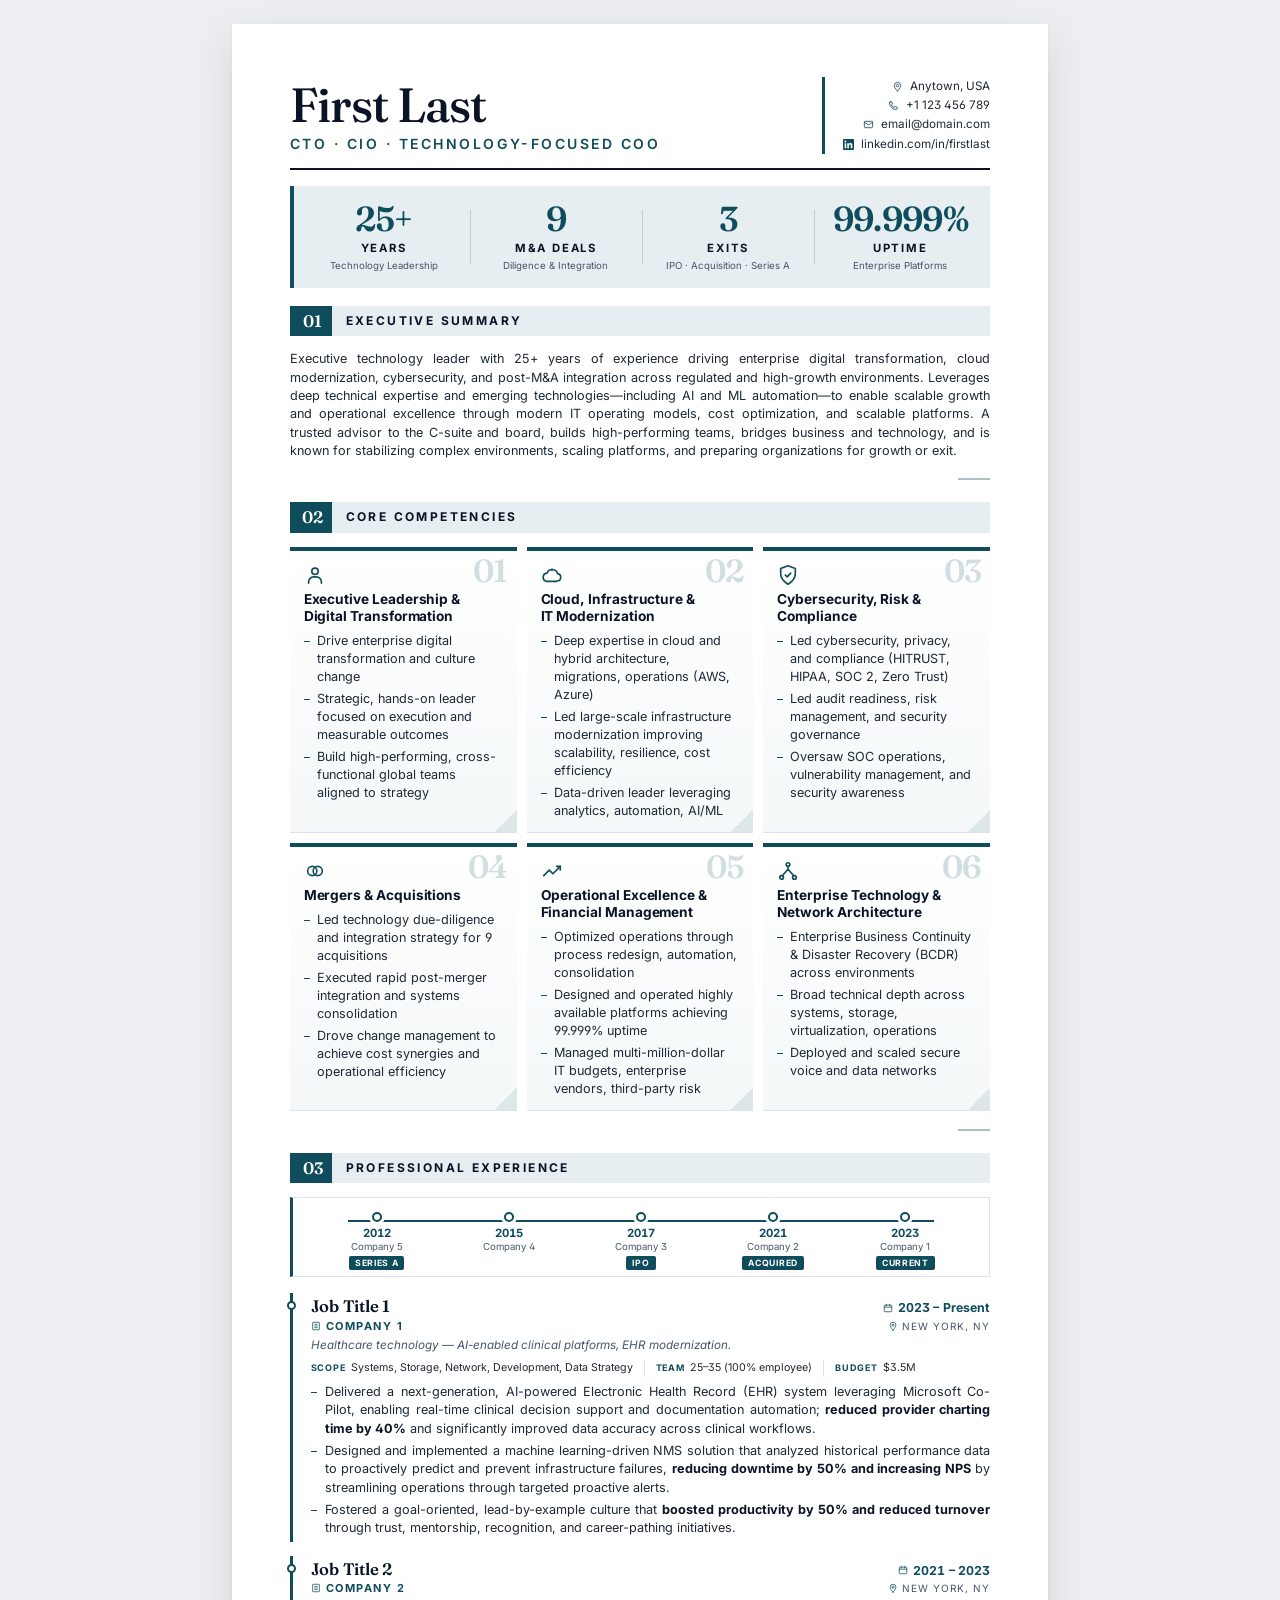
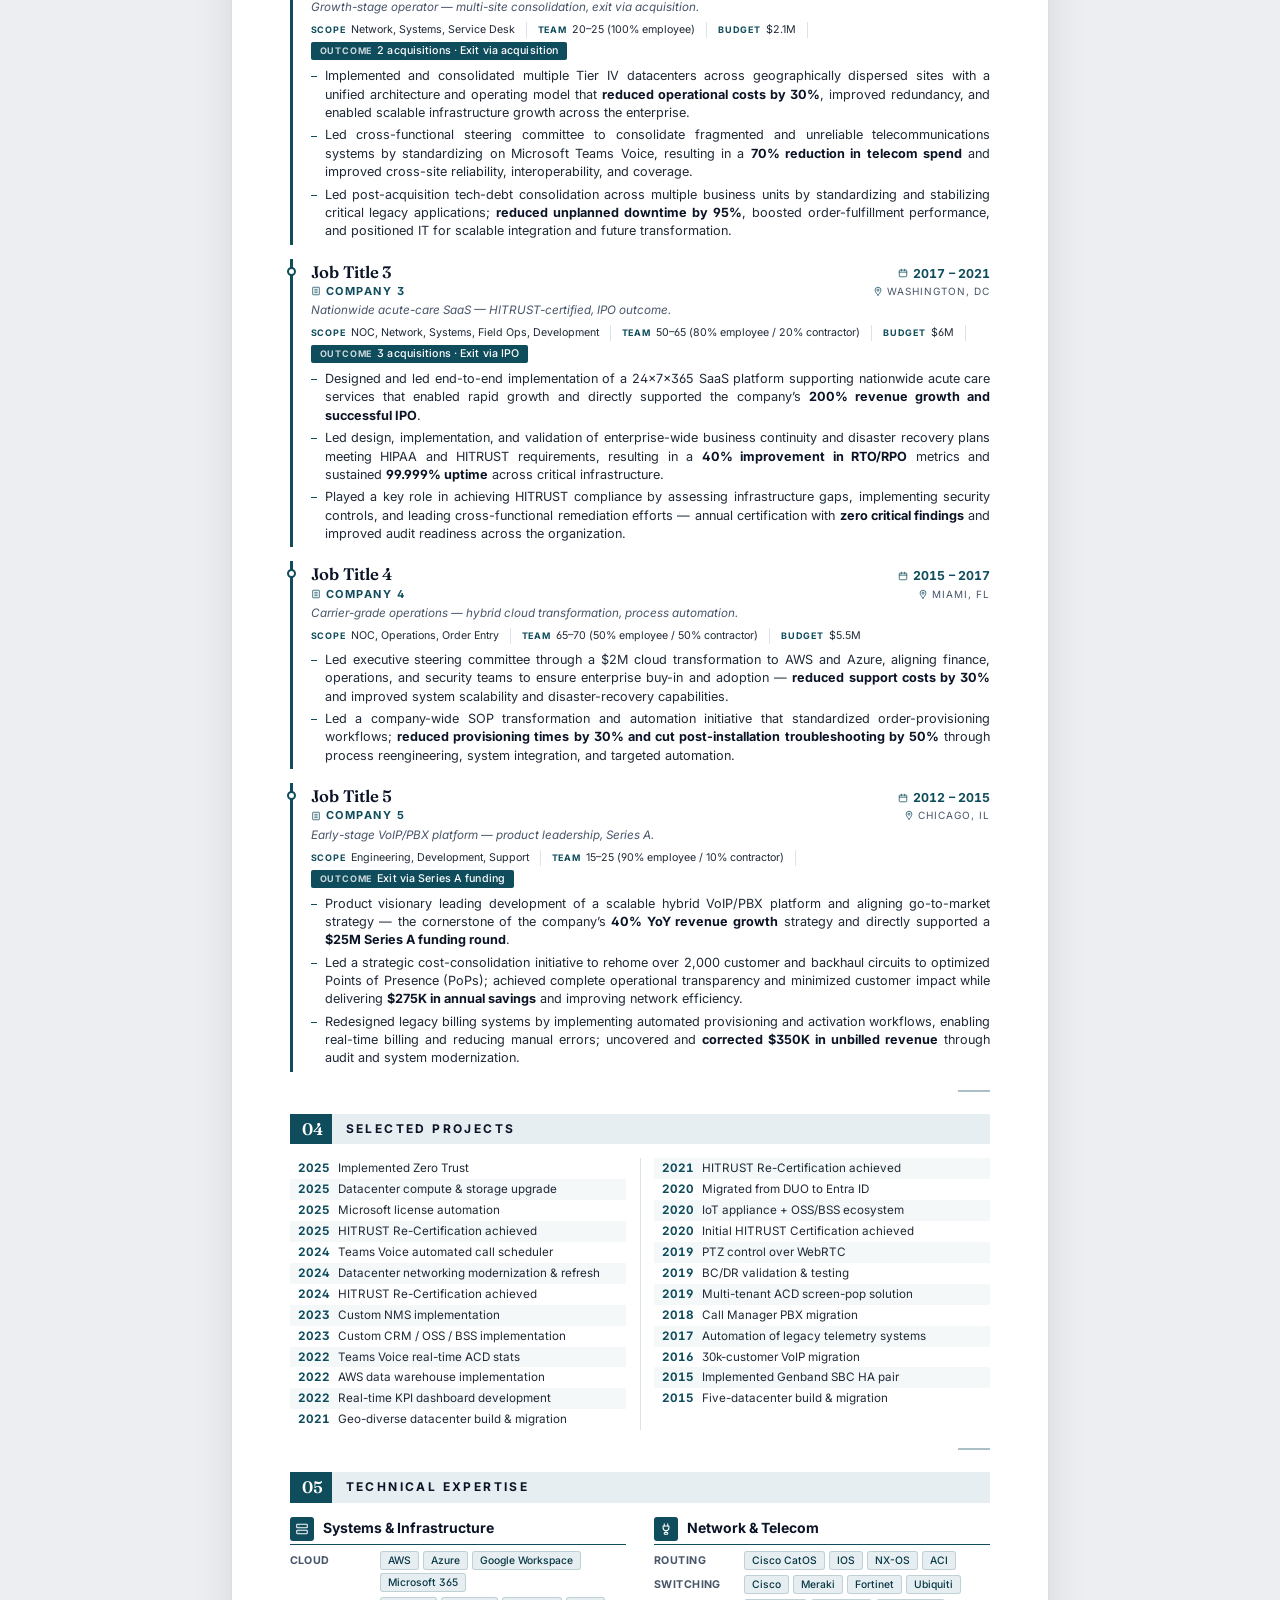
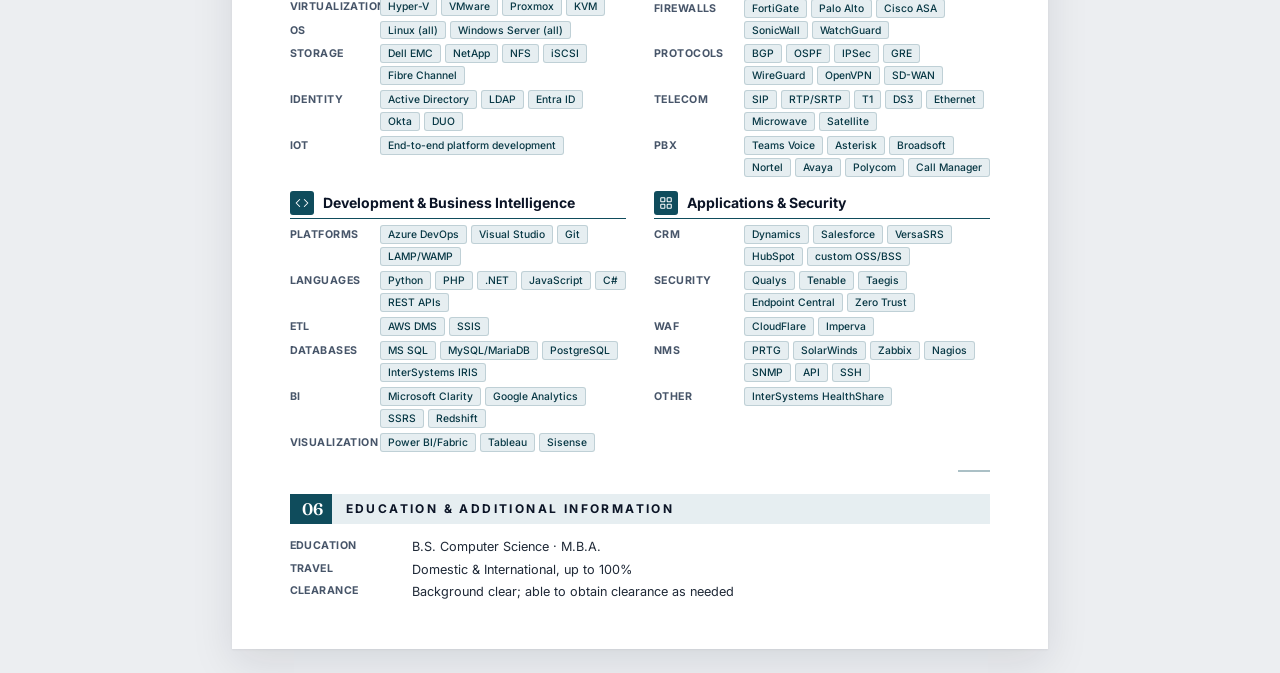
==== commit db619e28: "change phone number" ====
--- a/index.html
+++ b/index.html
@@ -7,7 +7,88 @@
   <link rel="stylesheet" href="styles.css">
 </head>
 <body>
-  <main class="resume">
+
+<!-- ============================================================================
+     SVG ICON SPRITE — defined once, referenced via <svg><use href="#icon-*"/>
+     All symbols carry no <text> children; consumers should pair them with
+     aria-hidden="true" so ATS parsers and screen readers skip them entirely.
+     ============================================================================ -->
+<svg width="0" height="0" style="position:absolute;width:0;height:0;overflow:hidden" aria-hidden="true" focusable="false">
+  <symbol id="icon-pin" viewBox="0 0 24 24">
+    <path d="M12 22s-7-7-7-12a7 7 0 0 1 14 0c0 5-7 12-7 12z" fill="none" stroke="currentColor" stroke-width="1.8" stroke-linecap="round" stroke-linejoin="round"/>
+    <circle cx="12" cy="10" r="2.5" fill="none" stroke="currentColor" stroke-width="1.8"/>
+  </symbol>
+  <symbol id="icon-phone" viewBox="0 0 24 24">
+    <path d="M5 4h3l2 5-2.5 1.5c1 3 3 5 6 6L15 14l5 2v3a2 2 0 0 1-2 2A16 16 0 0 1 3 6a2 2 0 0 1 2-2z" fill="none" stroke="currentColor" stroke-width="1.8" stroke-linecap="round" stroke-linejoin="round"/>
+  </symbol>
+  <symbol id="icon-mail" viewBox="0 0 24 24">
+    <rect x="3" y="5" width="18" height="14" rx="2" fill="none" stroke="currentColor" stroke-width="1.8"/>
+    <path d="M3 7l9 6 9-6" fill="none" stroke="currentColor" stroke-width="1.8" stroke-linecap="round" stroke-linejoin="round"/>
+  </symbol>
+  <symbol id="icon-linkedin" viewBox="0 0 24 24">
+    <path d="M20.45 20.45h-3.55v-5.56c0-1.33-.03-3.04-1.85-3.04-1.86 0-2.14 1.45-2.14 2.95v5.65H9.36V9h3.41v1.56h.05c.48-.9 1.64-1.85 3.37-1.85 3.6 0 4.27 2.37 4.27 5.46v6.28zM5.34 7.43a2.06 2.06 0 1 1 0-4.12 2.06 2.06 0 0 1 0 4.12zM7.12 20.45H3.56V9h3.56v11.45zM22.22 0H1.77C.79 0 0 .77 0 1.72v20.55C0 23.23.79 24 1.77 24h20.45c.98 0 1.78-.77 1.78-1.72V1.72C24 .77 23.2 0 22.22 0z" fill="currentColor"/>
+  </symbol>
+
+  <symbol id="icon-leadership" viewBox="0 0 24 24">
+    <circle cx="12" cy="8" r="3.5" fill="none" stroke="currentColor" stroke-width="1.8"/>
+    <path d="M5 21v-1.5a5.5 5.5 0 0 1 5.5-5.5h3a5.5 5.5 0 0 1 5.5 5.5V21" fill="none" stroke="currentColor" stroke-width="1.8" stroke-linecap="round" stroke-linejoin="round"/>
+  </symbol>
+  <symbol id="icon-cloud" viewBox="0 0 24 24">
+    <path d="M17 18.5h.5a4 4 0 0 0 .5-7.97A6 6 0 0 0 6.5 10A4.5 4.5 0 0 0 6 18.9h11z" fill="none" stroke="currentColor" stroke-width="1.8" stroke-linecap="round" stroke-linejoin="round"/>
+    <path d="M12 4l.6 1.7 1.7.6-1.7.6-.6 1.7-.6-1.7L9.7 6.3l1.7-.6z" fill="currentColor"/>
+  </symbol>
+  <symbol id="icon-shield" viewBox="0 0 24 24">
+    <path d="M12 22s8-4 8-12V5l-8-3-8 3v5c0 8 8 12 8 12z" fill="none" stroke="currentColor" stroke-width="1.8" stroke-linecap="round" stroke-linejoin="round"/>
+    <path d="M9 12l2 2 4-4" fill="none" stroke="currentColor" stroke-width="1.8" stroke-linecap="round" stroke-linejoin="round"/>
+  </symbol>
+  <symbol id="icon-merge" viewBox="0 0 24 24">
+    <circle cx="9" cy="12" r="5" fill="none" stroke="currentColor" stroke-width="1.8"/>
+    <circle cx="15" cy="12" r="5" fill="none" stroke="currentColor" stroke-width="1.8"/>
+  </symbol>
+  <symbol id="icon-chart" viewBox="0 0 24 24">
+    <path d="M3 17l6-6 4 4 8-8" fill="none" stroke="currentColor" stroke-width="1.8" stroke-linecap="round" stroke-linejoin="round"/>
+    <path d="M17 7h4v4" fill="none" stroke="currentColor" stroke-width="1.8" stroke-linecap="round" stroke-linejoin="round"/>
+  </symbol>
+  <symbol id="icon-network" viewBox="0 0 24 24">
+    <circle cx="12" cy="5" r="2" fill="none" stroke="currentColor" stroke-width="1.8"/>
+    <circle cx="5" cy="19" r="2" fill="none" stroke="currentColor" stroke-width="1.8"/>
+    <circle cx="19" cy="19" r="2" fill="none" stroke="currentColor" stroke-width="1.8"/>
+    <path d="M12 7v3M12 10l-6 7M12 10l6 7" fill="none" stroke="currentColor" stroke-width="1.8" stroke-linecap="round"/>
+  </symbol>
+
+  <symbol id="icon-server" viewBox="0 0 24 24">
+    <rect x="3" y="4" width="18" height="6" rx="1" fill="none" stroke="currentColor" stroke-width="1.8"/>
+    <rect x="3" y="14" width="18" height="6" rx="1" fill="none" stroke="currentColor" stroke-width="1.8"/>
+    <circle cx="7" cy="7" r="0.8" fill="currentColor"/>
+    <circle cx="7" cy="17" r="0.8" fill="currentColor"/>
+  </symbol>
+  <symbol id="icon-cable" viewBox="0 0 24 24">
+    <path d="M9 3v4M15 3v4" fill="none" stroke="currentColor" stroke-width="1.8" stroke-linecap="round"/>
+    <path d="M7 7h10v3a5 5 0 0 1-10 0V7z" fill="none" stroke="currentColor" stroke-width="1.8" stroke-linejoin="round"/>
+    <path d="M12 15v3" fill="none" stroke="currentColor" stroke-width="1.8" stroke-linecap="round"/>
+    <rect x="9" y="18" width="6" height="3" rx="1" fill="none" stroke="currentColor" stroke-width="1.8"/>
+  </symbol>
+  <symbol id="icon-code" viewBox="0 0 24 24">
+    <path d="M16 18l6-6-6-6M8 6l-6 6 6 6" fill="none" stroke="currentColor" stroke-width="1.8" stroke-linecap="round" stroke-linejoin="round"/>
+  </symbol>
+  <symbol id="icon-grid" viewBox="0 0 24 24">
+    <rect x="3" y="3" width="7" height="7" rx="1" fill="none" stroke="currentColor" stroke-width="1.8"/>
+    <rect x="14" y="3" width="7" height="7" rx="1" fill="none" stroke="currentColor" stroke-width="1.8"/>
+    <rect x="3" y="14" width="7" height="7" rx="1" fill="none" stroke="currentColor" stroke-width="1.8"/>
+    <rect x="14" y="14" width="7" height="7" rx="1" fill="none" stroke="currentColor" stroke-width="1.8"/>
+  </symbol>
+
+  <symbol id="icon-building" viewBox="0 0 24 24">
+    <rect x="4" y="3" width="16" height="18" rx="1" fill="none" stroke="currentColor" stroke-width="1.8"/>
+    <path d="M9 8h2M13 8h2M9 12h2M13 12h2M9 16h2M13 16h2" fill="none" stroke="currentColor" stroke-width="1.8" stroke-linecap="round"/>
+  </symbol>
+  <symbol id="icon-calendar" viewBox="0 0 24 24">
+    <rect x="3" y="5" width="18" height="16" rx="2" fill="none" stroke="currentColor" stroke-width="1.8"/>
+    <path d="M3 10h18M8 3v4M16 3v4" fill="none" stroke="currentColor" stroke-width="1.8" stroke-linecap="round"/>
+  </symbol>
+</svg>
+
+<main class="resume">
 
     <header class="hero">
       <div>
@@ -15,10 +96,10 @@
         <p class="headline">CTO &middot; CIO &middot; Technology-Focused COO</p>
       </div>
       <address class="hero-contact">
-        <span>Anytown, USA</span>
-        <a href="tel:+12125551212">+1 212 555 1212</a>
-        <a href="mailto:email@domain.com">email@domain.com</a>
-        <a href="https://linkedin.com/in/firstlast">linkedin.com/in/firstlast</a>
+        <span><svg class="icon" aria-hidden="true" focusable="false"><use href="#icon-pin"/></svg>Anytown, USA</span>
+        <a href="tel:+1123456789"><svg class="icon" aria-hidden="true" focusable="false"><use href="#icon-phone"/></svg>+1 123 456 789</a>
+        <a href="mailto:email@domain.com"><svg class="icon" aria-hidden="true" focusable="false"><use href="#icon-mail"/></svg>email@domain.com</a>
+        <a href="https://linkedin.com/in/firstlast"><svg class="icon" aria-hidden="true" focusable="false"><use href="#icon-linkedin"/></svg>linkedin.com/in/firstlast</a>
       </address>
     </header>
 
@@ -55,6 +136,7 @@
       <div class="competency-grid">
 
         <article class="competency">
+          <svg class="icon competency-icon" aria-hidden="true" focusable="false"><use href="#icon-leadership"/></svg>
           <h3>Executive Leadership &amp; Digital Transformation</h3>
           <ul>
             <li>Drive enterprise digital transformation and culture change</li>
@@ -64,6 +146,7 @@
         </article>
 
         <article class="competency">
+          <svg class="icon competency-icon" aria-hidden="true" focusable="false"><use href="#icon-cloud"/></svg>
           <h3>Cloud, Infrastructure &amp; IT Modernization</h3>
           <ul>
             <li>Deep expertise in cloud and hybrid architecture, migrations, operations (AWS, Azure)</li>
@@ -73,6 +156,7 @@
         </article>
 
         <article class="competency">
+          <svg class="icon competency-icon" aria-hidden="true" focusable="false"><use href="#icon-shield"/></svg>
           <h3>Cybersecurity, Risk &amp; Compliance</h3>
           <ul>
             <li>Led cybersecurity, privacy, and compliance (HITRUST, HIPAA, SOC 2, Zero Trust)</li>
@@ -82,6 +166,7 @@
         </article>
 
         <article class="competency">
+          <svg class="icon competency-icon" aria-hidden="true" focusable="false"><use href="#icon-merge"/></svg>
           <h3>Mergers &amp; Acquisitions</h3>
           <ul>
             <li>Led technology due-diligence and integration strategy for 9 acquisitions</li>
@@ -91,6 +176,7 @@
         </article>
 
         <article class="competency">
+          <svg class="icon competency-icon" aria-hidden="true" focusable="false"><use href="#icon-chart"/></svg>
           <h3>Operational Excellence &amp; Financial Management</h3>
           <ul>
             <li>Optimized operations through process redesign, automation, consolidation</li>
@@ -100,6 +186,7 @@
         </article>
 
         <article class="competency">
+          <svg class="icon competency-icon" aria-hidden="true" focusable="false"><use href="#icon-network"/></svg>
           <h3>Enterprise Technology &amp; Network Architecture</h3>
           <ul>
             <li>Enterprise Business Continuity &amp; Disaster Recovery (BCDR) across environments</li>
@@ -145,11 +232,11 @@
         <header class="role-header">
           <div>
             <h3 class="role-title">Job Title 1</h3>
-            <p class="role-company">Company 1</p>
+            <p class="role-company"><svg class="icon" aria-hidden="true" focusable="false"><use href="#icon-building"/></svg>Company 1</p>
           </div>
           <div class="role-meta">
-            <p class="role-dates">2023 &ndash; Present</p>
-            <p class="role-location">New York, NY</p>
+            <p class="role-dates"><svg class="icon" aria-hidden="true" focusable="false"><use href="#icon-calendar"/></svg>2023 &ndash; Present</p>
+            <p class="role-location"><svg class="icon" aria-hidden="true" focusable="false"><use href="#icon-pin"/></svg>New York, NY</p>
           </div>
         </header>
         <p class="role-context">Healthcare technology &mdash; AI-enabled clinical platforms, EHR modernization.</p>
@@ -169,11 +256,11 @@
         <header class="role-header">
           <div>
             <h3 class="role-title">Job Title 2</h3>
-            <p class="role-company">Company 2</p>
+            <p class="role-company"><svg class="icon" aria-hidden="true" focusable="false"><use href="#icon-building"/></svg>Company 2</p>
           </div>
           <div class="role-meta">
-            <p class="role-dates">2021 &ndash; 2023</p>
-            <p class="role-location">New York, NY</p>
+            <p class="role-dates"><svg class="icon" aria-hidden="true" focusable="false"><use href="#icon-calendar"/></svg>2021 &ndash; 2023</p>
+            <p class="role-location"><svg class="icon" aria-hidden="true" focusable="false"><use href="#icon-pin"/></svg>New York, NY</p>
           </div>
         </header>
         <p class="role-context">Growth-stage operator &mdash; multi-site consolidation, exit via acquisition.</p>
@@ -194,11 +281,11 @@
         <header class="role-header">
           <div>
             <h3 class="role-title">Job Title 3</h3>
-            <p class="role-company">Company 3</p>
+            <p class="role-company"><svg class="icon" aria-hidden="true" focusable="false"><use href="#icon-building"/></svg>Company 3</p>
           </div>
           <div class="role-meta">
-            <p class="role-dates">2017 &ndash; 2021</p>
-            <p class="role-location">Washington, DC</p>
+            <p class="role-dates"><svg class="icon" aria-hidden="true" focusable="false"><use href="#icon-calendar"/></svg>2017 &ndash; 2021</p>
+            <p class="role-location"><svg class="icon" aria-hidden="true" focusable="false"><use href="#icon-pin"/></svg>Washington, DC</p>
           </div>
         </header>
         <p class="role-context">Nationwide acute-care SaaS &mdash; HITRUST-certified, IPO outcome.</p>
@@ -219,11 +306,11 @@
         <header class="role-header">
           <div>
             <h3 class="role-title">Job Title 4</h3>
-            <p class="role-company">Company 4</p>
+            <p class="role-company"><svg class="icon" aria-hidden="true" focusable="false"><use href="#icon-building"/></svg>Company 4</p>
           </div>
           <div class="role-meta">
-            <p class="role-dates">2015 &ndash; 2017</p>
-            <p class="role-location">Miami, FL</p>
+            <p class="role-dates"><svg class="icon" aria-hidden="true" focusable="false"><use href="#icon-calendar"/></svg>2015 &ndash; 2017</p>
+            <p class="role-location"><svg class="icon" aria-hidden="true" focusable="false"><use href="#icon-pin"/></svg>Miami, FL</p>
           </div>
         </header>
         <p class="role-context">Carrier-grade operations &mdash; hybrid cloud transformation, process automation.</p>
@@ -242,11 +329,11 @@
         <header class="role-header">
           <div>
             <h3 class="role-title">Job Title 5</h3>
-            <p class="role-company">Company 5</p>
+            <p class="role-company"><svg class="icon" aria-hidden="true" focusable="false"><use href="#icon-building"/></svg>Company 5</p>
           </div>
           <div class="role-meta">
-            <p class="role-dates">2012 &ndash; 2015</p>
-            <p class="role-location">Chicago, IL</p>
+            <p class="role-dates"><svg class="icon" aria-hidden="true" focusable="false"><use href="#icon-calendar"/></svg>2012 &ndash; 2015</p>
+            <p class="role-location"><svg class="icon" aria-hidden="true" focusable="false"><use href="#icon-pin"/></svg>Chicago, IL</p>
           </div>
         </header>
         <p class="role-context">Early-stage VoIP/PBX platform &mdash; product leadership, Series A.</p>
@@ -300,7 +387,10 @@
       <div class="technical-grid">
 
         <div class="tech-group">
-          <h3 class="tech-cat">Systems &amp; Infrastructure</h3>
+          <h3 class="tech-cat">
+            <span class="tech-cat-icon"><svg class="icon" aria-hidden="true" focusable="false"><use href="#icon-server"/></svg></span>
+            Systems &amp; Infrastructure
+          </h3>
           <dl class="tech-list">
             <dt>Cloud</dt>
             <dd><ul class="tech-tags"><li>AWS</li><li>Azure</li><li>Google Workspace</li><li>Microsoft 365</li></ul></dd>
@@ -318,7 +408,10 @@
         </div>
 
         <div class="tech-group">
-          <h3 class="tech-cat">Network &amp; Telecom</h3>
+          <h3 class="tech-cat">
+            <span class="tech-cat-icon"><svg class="icon" aria-hidden="true" focusable="false"><use href="#icon-cable"/></svg></span>
+            Network &amp; Telecom
+          </h3>
           <dl class="tech-list">
             <dt>Routing</dt>
             <dd><ul class="tech-tags"><li>Cisco CatOS</li><li>IOS</li><li>NX-OS</li><li>ACI</li></ul></dd>
@@ -336,7 +429,10 @@
         </div>
 
         <div class="tech-group">
-          <h3 class="tech-cat">Development &amp; Business Intelligence</h3>
+          <h3 class="tech-cat">
+            <span class="tech-cat-icon"><svg class="icon" aria-hidden="true" focusable="false"><use href="#icon-code"/></svg></span>
+            Development &amp; Business Intelligence
+          </h3>
           <dl class="tech-list">
             <dt>Platforms</dt>
             <dd><ul class="tech-tags"><li>Azure DevOps</li><li>Visual Studio</li><li>Git</li><li>LAMP/WAMP</li></ul></dd>
@@ -354,7 +450,10 @@
         </div>
 
         <div class="tech-group">
-          <h3 class="tech-cat">Applications &amp; Security</h3>
+          <h3 class="tech-cat">
+            <span class="tech-cat-icon"><svg class="icon" aria-hidden="true" focusable="false"><use href="#icon-grid"/></svg></span>
+            Applications &amp; Security
+          </h3>
           <dl class="tech-list">
             <dt>CRM</dt>
             <dd><ul class="tech-tags"><li>Dynamics</li><li>Salesforce</li><li>VersaSRS</li><li>HubSpot</li><li>custom OSS/BSS</li></ul></dd>
--- a/styles.css
+++ b/styles.css
@@ -145,12 +145,39 @@
 }
 
 .hero-contact > * {
-  display: block;
+  display: flex;
+  align-items: center;
+  justify-content: flex-end;
+  gap: 7px;
   color: var(--body);
   text-decoration: none;
 }
 
 .hero-contact a:hover { color: var(--accent); }
+
+.hero-contact .icon {
+  width: 11px;
+  height: 11px;
+  color: var(--accent);
+}
+
+/* --------------------------------------------------------------------------
+   ICONS — inline SVG sprite (defined once at top of <body>, referenced via
+            <svg class="icon"><use href="#icon-*"/></svg>). ATS-safe:
+            aria-hidden + no <text> elements inside symbols.
+   -------------------------------------------------------------------------- */
+.icon {
+  display: inline-block;
+  width: 1em;
+  height: 1em;
+  vertical-align: middle;
+  fill: none;
+  flex-shrink: 0;
+  -webkit-print-color-adjust: exact;
+  print-color-adjust: exact;
+}
+
+.icon use { pointer-events: none; }
 
 /* --------------------------------------------------------------------------
    CAREER HIGHLIGHTS — marketing-brochure metric band
@@ -348,6 +375,17 @@
   pointer-events: none;
 }
 
+/* Themed line icon at the top of each competency tile */
+.competency-icon {
+  display: block;
+  width: 22px;
+  height: 22px;
+  color: var(--accent);
+  margin: 0 0 5px;
+  position: relative;
+  z-index: 1;
+}
+
 .competency h3 {
   position: relative;
   font-size: 10.25pt;
@@ -377,14 +415,16 @@
   margin-bottom: 0;
 }
 
-/* Refined dash bullet — editorial, more confident than a small square */
+/* Refined dash bullet — true 1px hairline so it renders consistently across
+   browsers/zoom levels (1.5px rounds unpredictably: 2px on 1x displays,
+   3 device-px on retina, 1px in Firefox — making it look "bold") */
 .competency ul li::before {
   content: '';
   position: absolute;
   left: 0;
-  top: 0.65em;
-  width: 8px;
-  height: 1.5px;
+  top: 0.7em;
+  width: 6px;
+  height: 1px;
   background: var(--accent);
 }
 
@@ -522,6 +562,9 @@
 }
 
 .role-company {
+  display: flex;
+  align-items: center;
+  gap: 5px;
   font-size: 8.25pt;
   font-weight: 700;
   color: var(--accent);
@@ -529,6 +572,12 @@
   line-height: 1.3;
   text-transform: uppercase;
   letter-spacing: 0.14em;
+}
+
+.role-company .icon {
+  width: 10px;
+  height: 10px;
+  color: var(--accent);
 }
 
 .role-meta {
@@ -540,6 +589,10 @@
 }
 
 .role-dates {
+  display: flex;
+  align-items: center;
+  justify-content: flex-end;
+  gap: 5px;
   font-weight: 700;
   color: var(--accent);
   margin: 0;
@@ -549,11 +602,21 @@
 }
 
 .role-location {
+  display: flex;
+  align-items: center;
+  justify-content: flex-end;
+  gap: 4px;
   margin: 2px 0 0;
   text-transform: uppercase;
   letter-spacing: 0.1em;
   font-size: 7.5pt;
   color: var(--mute);
+}
+
+.role-meta .icon {
+  width: 10px;
+  height: 10px;
+  color: var(--accent);
 }
 
 .role-context {
@@ -628,14 +691,15 @@
   margin-bottom: 0;
 }
 
-/* Dash bullet — matches the Core Competencies treatment */
+/* Dash bullet — matches the Core Competencies treatment; 1px hairline for
+   consistent rendering (see note on .competency ul li::before above) */
 .achievements li::before {
   content: '';
   position: absolute;
   left: 0;
-  top: 0.7em;
-  width: 8px;
-  height: 1.5px;
+  top: 0.72em;
+  width: 6px;
+  height: 1px;
   background: var(--accent);
 }
 
@@ -686,12 +750,35 @@
 .tech-group { break-inside: avoid; }
 
 .tech-cat {
+  display: flex;
+  align-items: center;
+  gap: 9px;
   font-size: var(--fs-h3);
   font-weight: 700;
   color: var(--ink);
   margin: 0 0 6px;
   padding-bottom: 3px;
   border-bottom: 1px solid var(--accent);
+}
+
+/* Themed icon badge to the left of each tech category title */
+.tech-cat-icon {
+  display: inline-flex;
+  align-items: center;
+  justify-content: center;
+  width: 24px;
+  height: 24px;
+  background: var(--accent);
+  color: var(--paper);
+  border-radius: 3px;
+  flex-shrink: 0;
+  -webkit-print-color-adjust: exact;
+  print-color-adjust: exact;
+}
+
+.tech-cat-icon .icon {
+  width: 14px;
+  height: 14px;
 }
 
 .tech-list {
